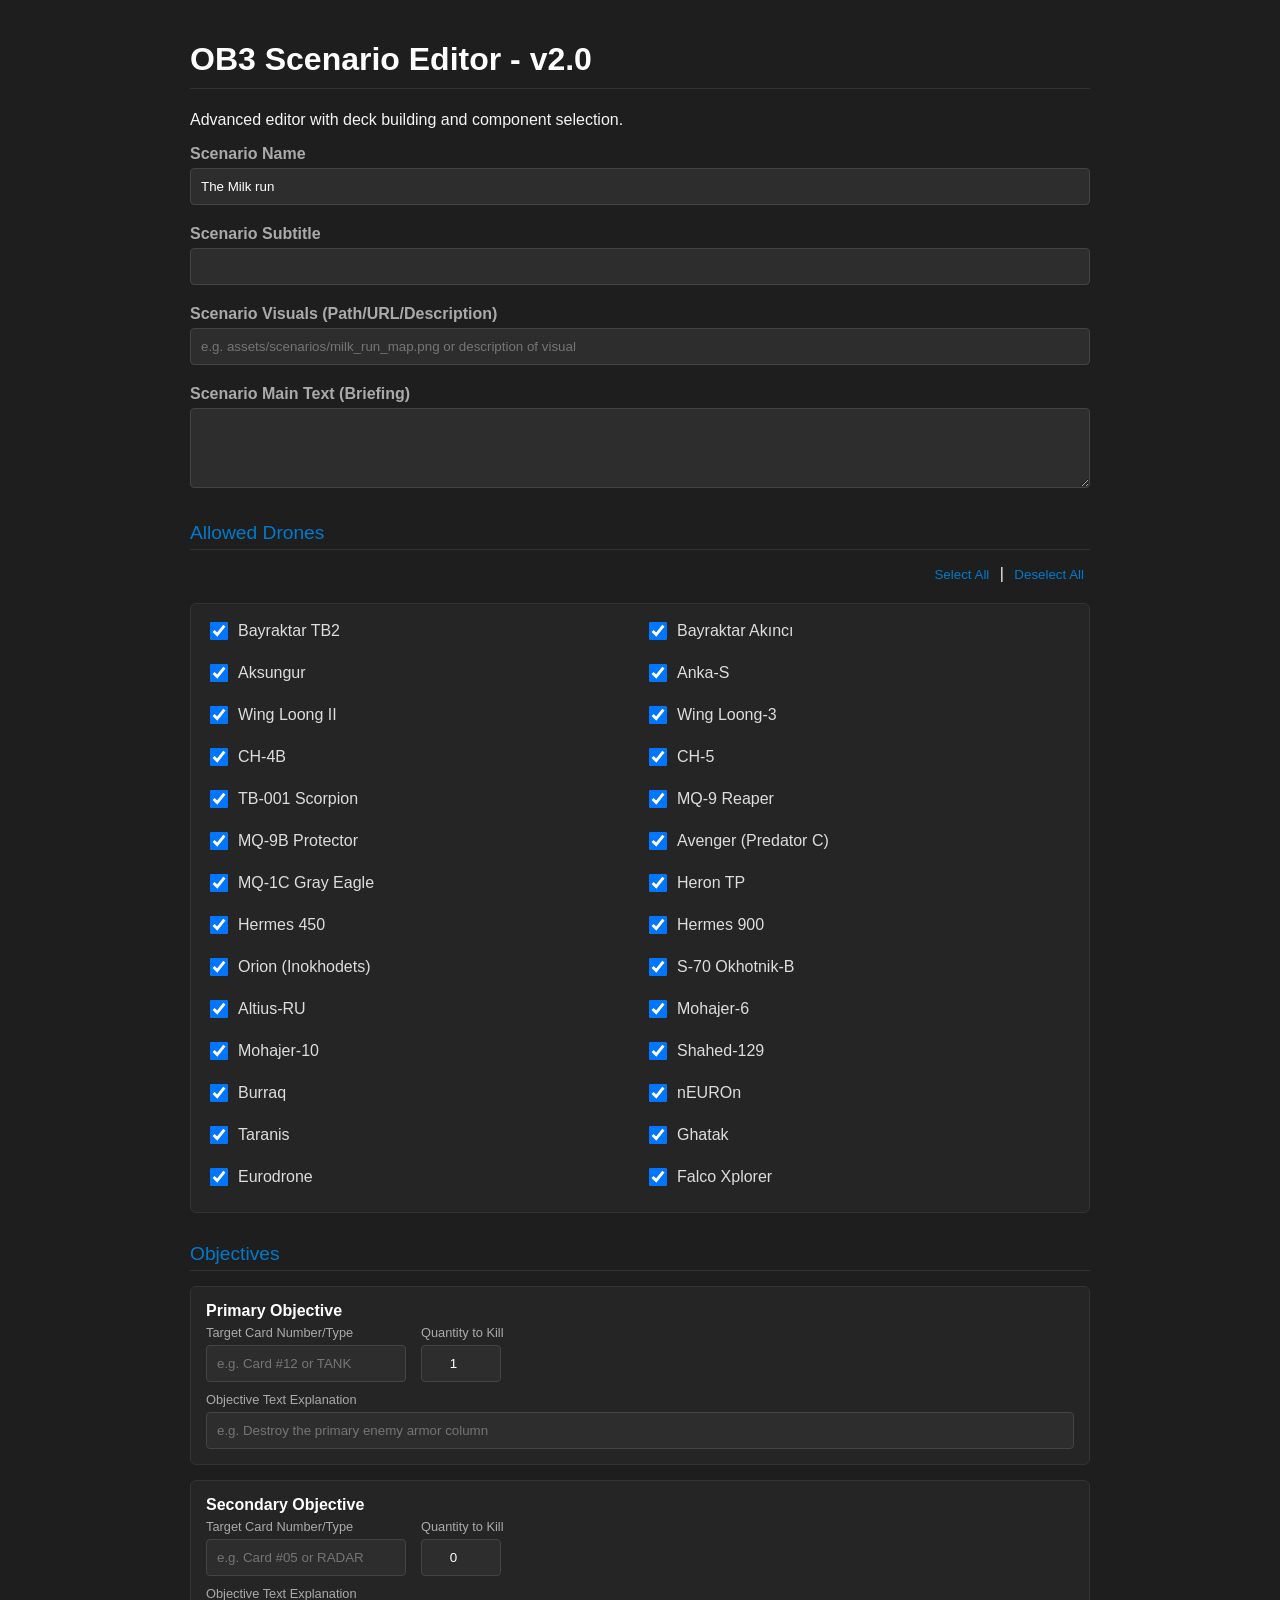
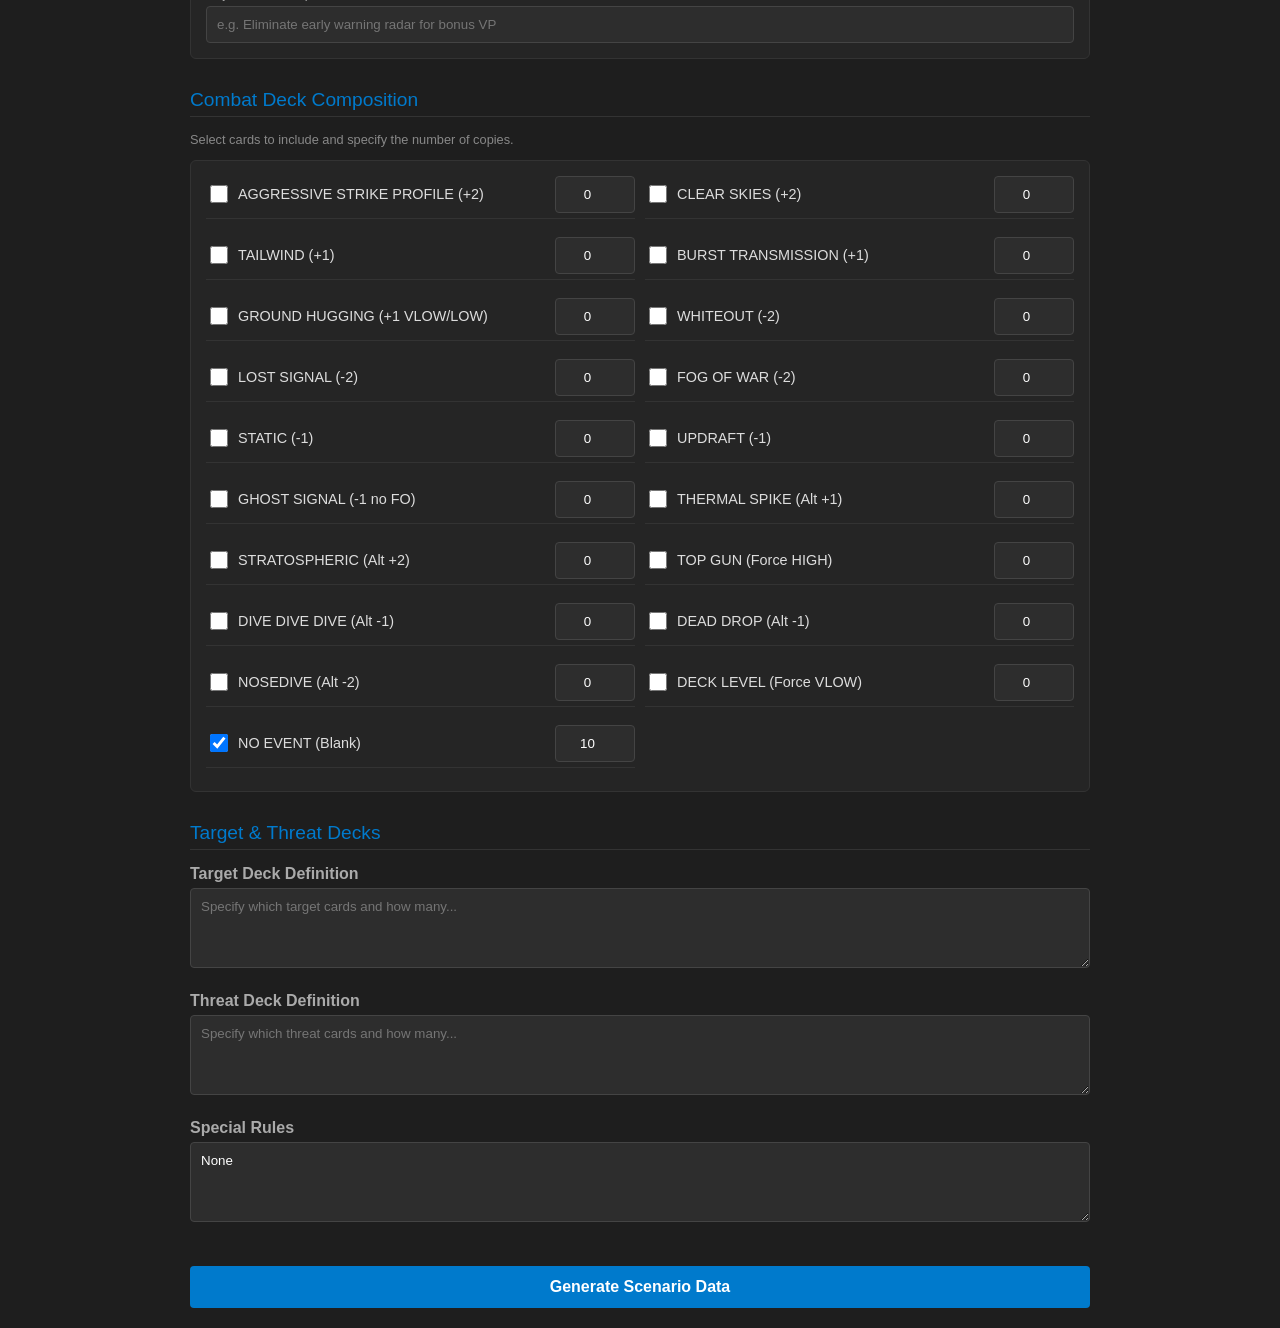
==== scenario_editor.html @ 531b7618 "Add scenario_editor.html v2 - Visuals field added - Primary/Secondary objectives separated into Card" ====
<!DOCTYPE html>
<html lang="en">
<head>
    <meta charset="UTF-8">
    <meta name="viewport" content="width=device-width, initial-scale=1.0">
    <title>OB3 Advanced Scenario Editor</title>
    <style>
        body { font-family: -apple-system, BlinkMacSystemFont, "Segoe UI", Roboto, Helvetica, Arial, sans-serif; background-color: #1e1e1e; color: #f4f4f4; max-width: 900px; margin: 0 auto; padding: 20px; }
        h1 { border-bottom: 1px solid #333; padding-bottom: 10px; color: #fff; }
        .form-group { margin-bottom: 20px; }
        label { display: block; margin-bottom: 5px; font-weight: bold; color: #aaa; }
        input[type="text"], textarea, select, input[type="number"] { width: 100%; padding: 10px; background-color: #2d2d2d; border: 1px solid #444; color: #fff; border-radius: 4px; box-sizing: border-box; font-family: inherit; }
        input[type="number"] { width: 80px; text-align: center; margin-left: 10px; }
        textarea { height: 80px; resize: vertical; }
        .btn { background-color: #007acc; color: white; padding: 12px 20px; border: none; border-radius: 4px; cursor: pointer; font-size: 16px; font-weight: bold; width: 100%; margin-top: 20px;}
        .btn:hover { background-color: #005999; }
        .section-title { font-size: 1.2em; color: #007acc; margin-top: 30px; margin-bottom: 15px; border-bottom: 1px solid #333; padding-bottom: 5px; }
        
        .grid-container { display: grid; grid-template-columns: 1fr 1fr; gap: 10px; background: #252525; padding: 15px; border-radius: 6px; border: 1px solid #333; }
        .checkbox-row { display: flex; align-items: center; margin-bottom: 8px; }
        .checkbox-row input[type="checkbox"] { margin-right: 10px; width: 18px; height: 18px; }
        .card-row { display: flex; justify-content: space-between; align-items: center; margin-bottom: 8px; border-bottom: 1px solid #333; padding-bottom: 5px;}
        .card-name { flex-grow: 1; }
        
        .objective-box { background: #252525; padding: 15px; border-radius: 6px; border: 1px solid #333; margin-bottom: 15px;}
        
        #output-container { margin-top: 30px; display: none; margin-bottom: 50px;}
        pre { background-color: #111; padding: 15px; border-radius: 4px; overflow-x: auto; border: 1px solid #333; white-space: pre-wrap;}
        .copy-btn { margin-top: 10px; background-color: #2ea043; }
        .copy-btn:hover { background-color: #238636; }
        
        .flex-row { display: flex; gap: 15px; align-items: center;}
        .flex-grow { flex-grow: 1;}
    </style>
</head>
<body>

    <h1>OB3 Scenario Editor - v2.0</h1>
    <p>Advanced editor with deck building and component selection.</p>

    <!-- BASIC INFO -->
    <div class="form-group">
        <label>Scenario Name</label>
        <input type="text" id="s_name" value="The Milk run">
    </div>

    <div class="form-group">
        <label>Scenario Subtitle</label>
        <input type="text" id="s_subtitle">
    </div>

    <div class="form-group">
        <label>Scenario Visuals (Path/URL/Description)</label>
        <input type="text" id="s_visuals" placeholder="e.g. assets/scenarios/milk_run_map.png or description of visual">
    </div>

    <div class="form-group">
        <label>Scenario Main Text (Briefing)</label>
        <textarea id="s_briefing"></textarea>
    </div>

    <!-- DRONES -->
    <div class="section-title">Allowed Drones</div>
    <div class="form-group text-right" style="text-align: right;">
        <button onclick="toggleAllDrones(true)" style="background: none; color: #007acc; border: none; cursor: pointer;">Select All</button> | 
        <button onclick="toggleAllDrones(false)" style="background: none; color: #007acc; border: none; cursor: pointer;">Deselect All</button>
    </div>
    <div class="grid-container" id="drone-container">
        <!-- Populated via JS -->
    </div>

    <!-- OBJECTIVES -->
    <div class="section-title">Objectives</div>
    
    <div class="objective-box">
        <label style="color: #fff">Primary Objective</label>
        <div class="flex-row" style="margin-bottom: 10px;">
            <div>
                <label style="font-size: 0.8em; font-weight: normal;">Target Card Number/Type</label>
                <input type="text" id="obj_p_card" placeholder="e.g. Card #12 or TANK" style="width: 200px;">
            </div>
            <div>
                <label style="font-size: 0.8em; font-weight: normal;">Quantity to Kill</label>
                <input type="number" id="obj_p_qty" value="1" min="1" max="99" style="margin-left: 0;">
            </div>
        </div>
        <label style="font-size: 0.8em; font-weight: normal;">Objective Text Explanation</label>
        <input type="text" id="obj_p_text" placeholder="e.g. Destroy the primary enemy armor column">
    </div>

    <div class="objective-box">
        <label style="color: #fff">Secondary Objective</label>
        <div class="flex-row" style="margin-bottom: 10px;">
            <div>
                <label style="font-size: 0.8em; font-weight: normal;">Target Card Number/Type</label>
                <input type="text" id="obj_s_card" placeholder="e.g. Card #05 or RADAR" style="width: 200px;">
            </div>
            <div>
                <label style="font-size: 0.8em; font-weight: normal;">Quantity to Kill</label>
                <input type="number" id="obj_s_qty" value="0" min="0" max="99" style="margin-left: 0;">
            </div>
        </div>
        <label style="font-size: 0.8em; font-weight: normal;">Objective Text Explanation</label>
        <input type="text" id="obj_s_text" placeholder="e.g. Eliminate early warning radar for bonus VP">
    </div>

    <!-- COMBAT DECK -->
    <div class="section-title">Combat Deck Composition</div>
    <p style="font-size: 0.8em; color: #888;">Select cards to include and specify the number of copies.</p>
    <div class="grid-container" id="combat-container">
        <!-- Populated via JS -->
    </div>

    <!-- OTHER DECKS -->
    <div class="section-title">Target & Threat Decks</div>
    
    <div class="form-group">
        <label>Target Deck Definition</label>
        <textarea id="s_targetdeck" placeholder="Specify which target cards and how many..."></textarea>
    </div>

    <div class="form-group">
        <label>Threat Deck Definition</label>
        <textarea id="s_threatdeck" placeholder="Specify which threat cards and how many..."></textarea>
    </div>

    <div class="form-group">
        <label>Special Rules</label>
        <textarea id="s_special" placeholder="e.g. Fuel consumption is doubled">None</textarea>
    </div>

    <button class="btn" onclick="generateOutput()">Generate Scenario Data</button>

    <div id="output-container">
        <h3>Generated Output (Copy this to the agent):</h3>
        <pre id="output-text"></pre>
        <button class="btn copy-btn" onclick="copyToClipboard()">Copy to Clipboard</button>
        <span id="copy-status" style="margin-left: 10px; color: #2ea043; display: none;">Copied!</span>
    </div>

    <script>
        const drones = [
            "Bayraktar TB2", "Bayraktar Akıncı", "Aksungur", "Anka-S", "Wing Loong II", 
            "Wing Loong-3", "CH-4B", "CH-5", "TB-001 Scorpion", "MQ-9 Reaper", 
            "MQ-9B Protector", "Avenger (Predator C)", "MQ-1C Gray Eagle", "Heron TP", 
            "Hermes 450", "Hermes 900", "Orion (Inokhodets)", "S-70 Okhotnik-B", 
            "Altius-RU", "Mohajer-6", "Mohajer-10", "Shahed-129", "Burraq", "nEUROn", 
            "Taranis", "Ghatak", "Eurodrone", "Falco Xplorer"
        ];

        const combatCards = [
            "AGGRESSIVE STRIKE PROFILE (+2)", "CLEAR SKIES (+2)", "TAILWIND (+1)", 
            "BURST TRANSMISSION (+1)", "GROUND HUGGING (+1 VLOW/LOW)", "WHITEOUT (-2)", 
            "LOST SIGNAL (-2)", "FOG OF WAR (-2)", "STATIC (-1)", "UPDRAFT (-1)", 
            "GHOST SIGNAL (-1 no FO)", "THERMAL SPIKE (Alt +1)", "STRATOSPHERIC (Alt +2)", 
            "TOP GUN (Force HIGH)", "DIVE DIVE DIVE (Alt -1)", "DEAD DROP (Alt -1)", 
            "NOSEDIVE (Alt -2)", "DECK LEVEL (Force VLOW)", "NO EVENT (Blank)"
        ];

        // Init Drones
        const droneContainer = document.getElementById('drone-container');
        drones.forEach((drone, idx) => {
            droneContainer.innerHTML += `
                <div class="checkbox-row">
                    <input type="checkbox" id="drone_${idx}" class="drone-cb" checked>
                    <label for="drone_${idx}" style="margin:0; font-weight:normal; color:#ddd">${drone}</label>
                </div>
            `;
        });

        function toggleAllDrones(state) {
            document.querySelectorAll('.drone-cb').forEach(cb => cb.checked = state);
        }

        // Init Combat Cards
        const combatContainer = document.getElementById('combat-container');
        combatCards.forEach((card, idx) => {
            const defaultQty = card === "NO EVENT (Blank)" ? 10 : 0;
            const checkedState = card === "NO EVENT (Blank)" ? "checked" : "";
            
            combatContainer.innerHTML += `
                <div class="card-row">
                    <div class="checkbox-row" style="margin:0">
                        <input type="checkbox" id="cc_cb_${idx}" class="cc-cb" ${checkedState} onchange="toggleNum('cc_num_${idx}', this.checked)">
                        <label for="cc_cb_${idx}" style="margin:0; font-weight:normal; color:#ddd; font-size:0.9em;">${card}</label>
                    </div>
                    <input type="number" id="cc_num_${idx}" value="${defaultQty}" min="1" max="50" ${checkedState ? '' : 'disabled'}>
                </div>
            `;
        });

        function toggleNum(id, isChecked) {
            const el = document.getElementById(id);
            el.disabled = !isChecked;
            if (isChecked && el.value == 0) el.value = 1;
        }

        function generateOutput() {
            const getVal = (id) => document.getElementById(id).value.trim() || 'N/A';
            
            // Collect Drones
            const selectedDrones = [];
            const isAllDrones = document.querySelectorAll('.drone-cb:not(:checked)').length === 0;
            
            if (isAllDrones) {
                selectedDrones.push("ALL DRONES ALLOWED");
            } else {
                document.querySelectorAll('.drone-cb:checked').forEach(cb => {
                    selectedDrones.push(cb.nextElementSibling.innerText);
                });
            }

            // Collect Combat Deck
            const deck = [];
            document.querySelectorAll('.cc-cb:checked').forEach((cb, idx) => {
                const name = cb.nextElementSibling.innerText;
                const qty = document.getElementById(`cc_num_${idx}`).value;
                deck.push(`- ${qty}x ${name}`);
            });

            const markdown = `### SCENARIO DEFINITION: ${getVal('s_name')}

**Subtitle:** ${getVal('s_subtitle')}
**Visuals/Map:** ${getVal('s_visuals')}

**Briefing/Main Text:** 
${getVal('s_briefing')}

**Allowed Drones:** 
${selectedDrones.length === 0 ? "NONE SELECTED" : (isAllDrones ? "ALL DRONES ALLOWED" : "- " + selectedDrones.join("\n- "))}

#### OBJECTIVES:
**Primary:** 
- Target Required: [Card: ${getVal('obj_p_card')}] x${getVal('obj_p_qty')}
- Narrative: ${getVal('obj_p_text')}

**Secondary:** 
- Target Required: [Card: ${getVal('obj_s_card')}] x${getVal('obj_s_qty')}
- Narrative: ${getVal('obj_s_text')}

#### DECK COMPOSITION:
**Combat Deck:**
${deck.length > 0 ? deck.join("\n") : "None"}

**Target Deck:**
${getVal('s_targetdeck')}

**Threat Deck:**
${getVal('s_threatdeck')}

**Special Rules:**
${getVal('s_special')}`;

            document.getElementById('output-text').textContent = markdown;
            document.getElementById('output-container').style.display = 'block';
            
            // scroll to bottom
            window.scrollTo(0, document.body.scrollHeight);
        }

        function copyToClipboard() {
            const text = document.getElementById('output-text').textContent;
            navigator.clipboard.writeText(text).then(() => {
                const status = document.getElementById('copy-status');
                status.style.display = 'inline';
                setTimeout(() => status.style.display = 'none', 2000);
            });
        }
    </script>
</body>
</html>
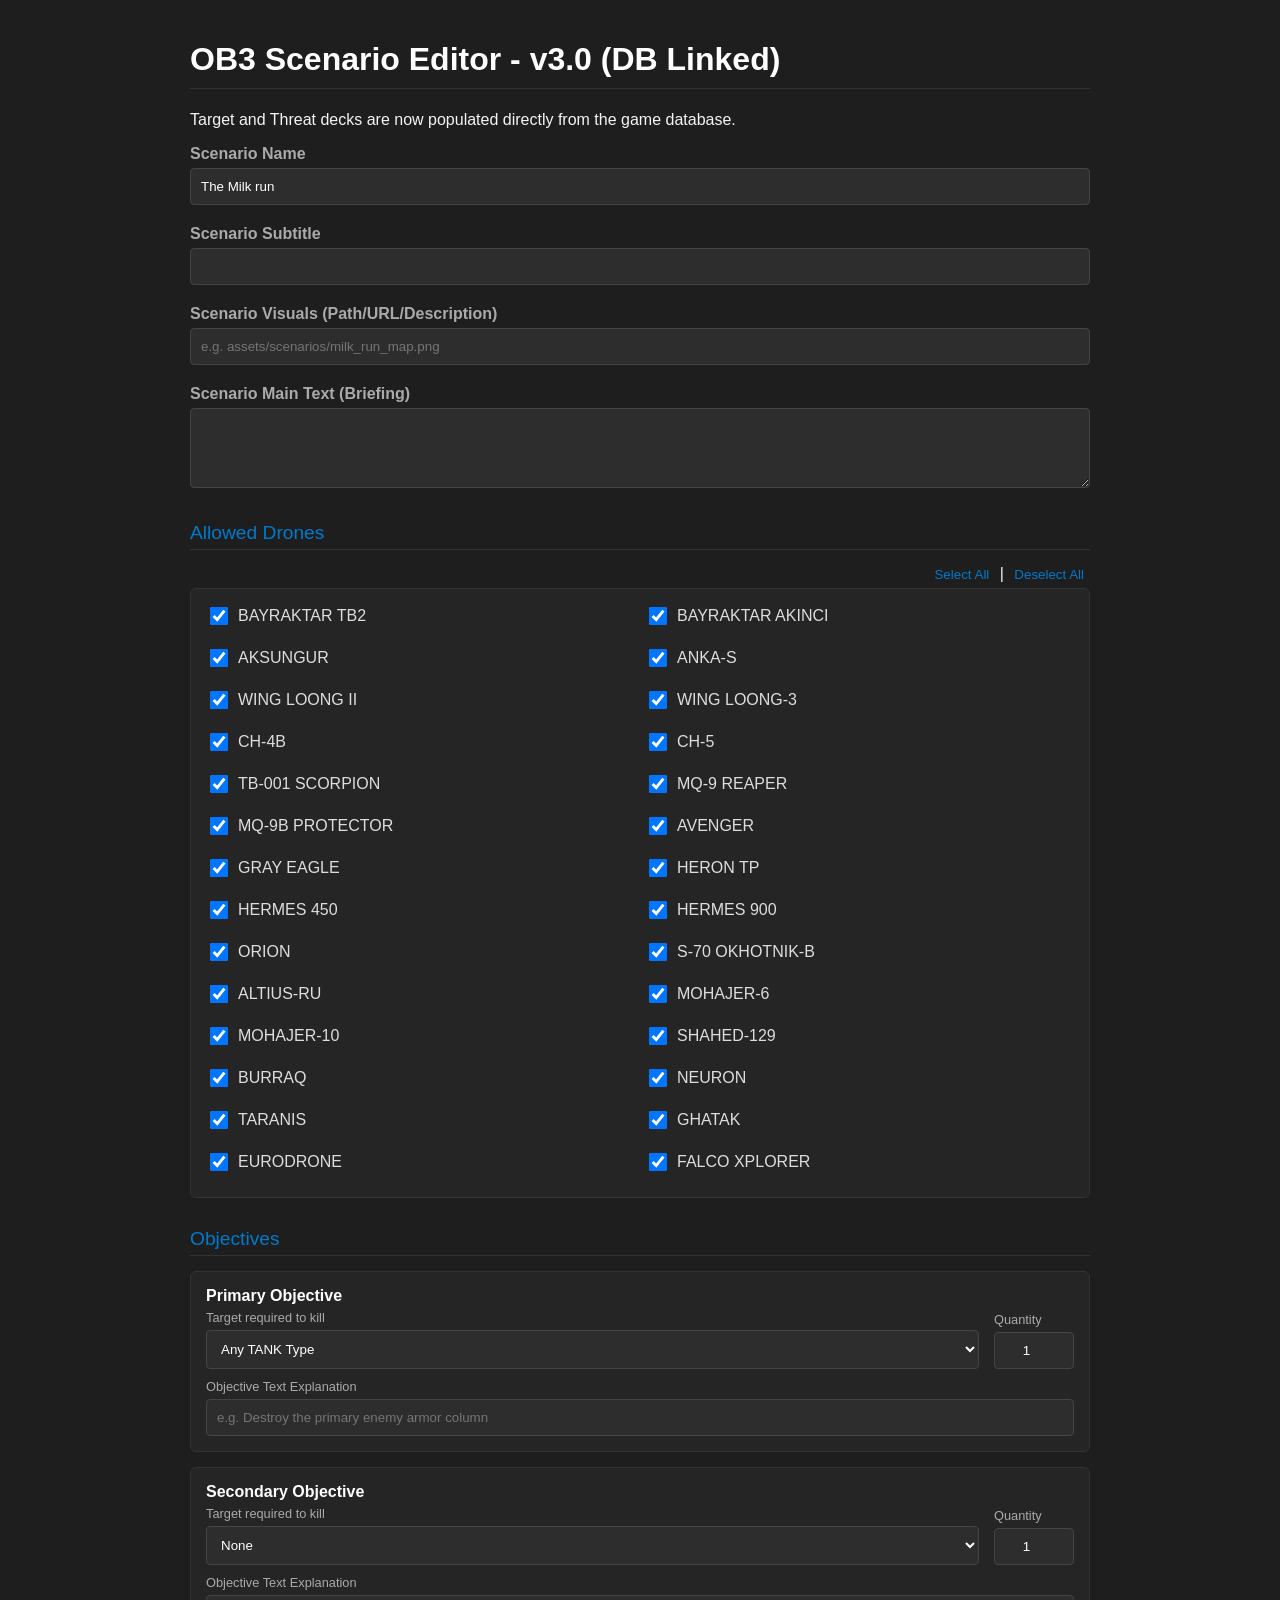
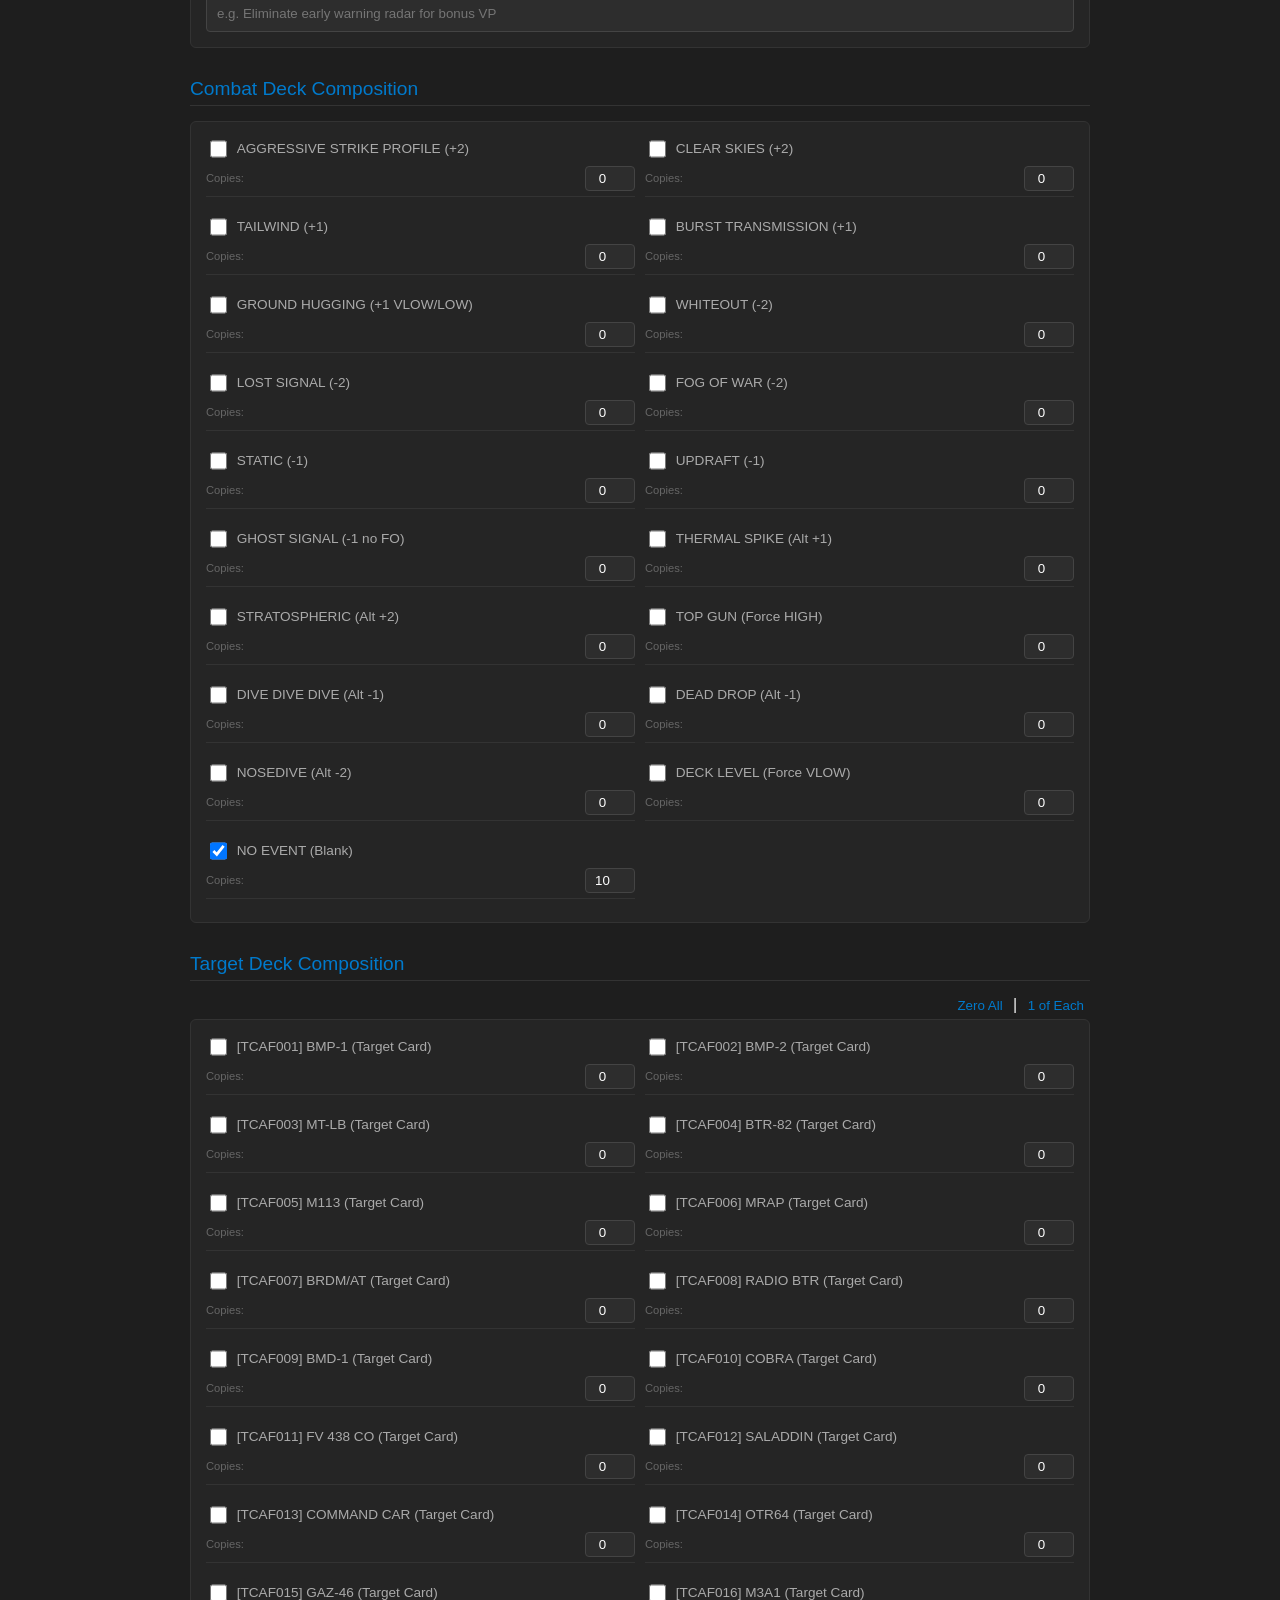
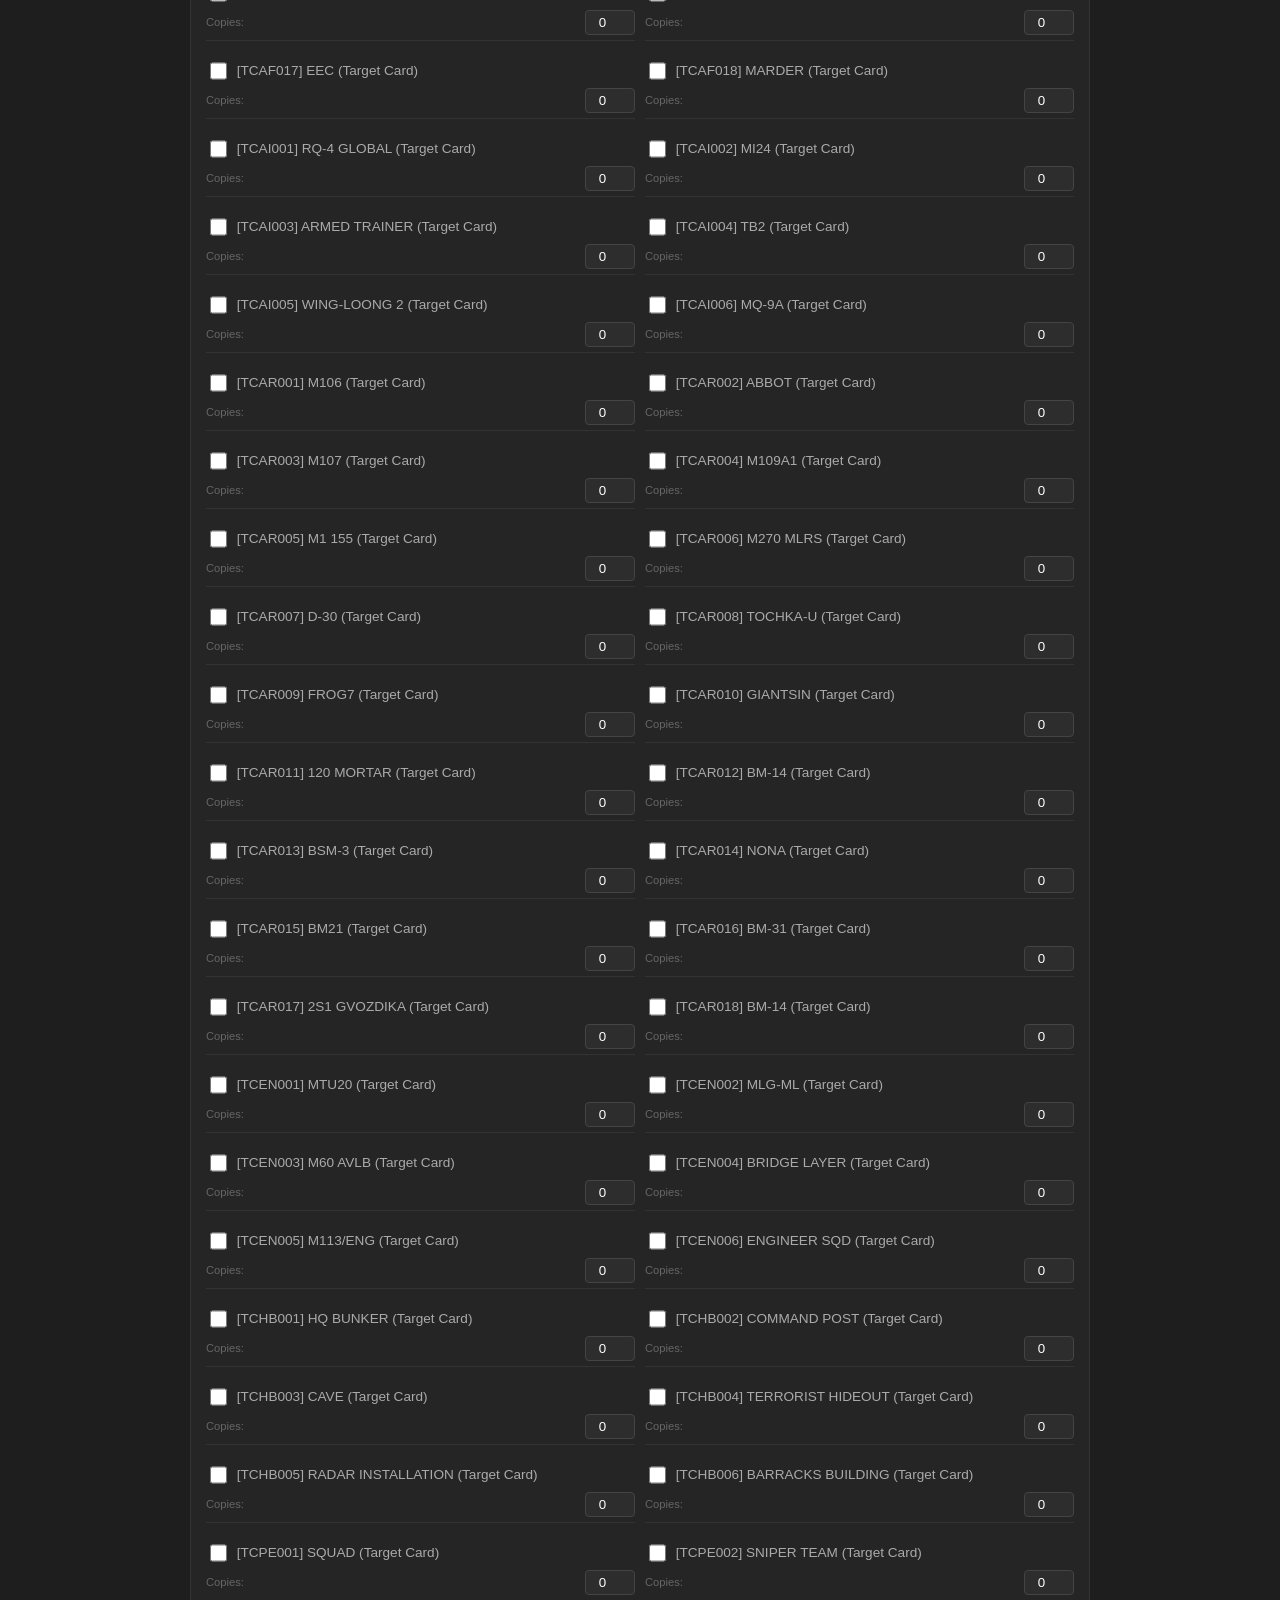
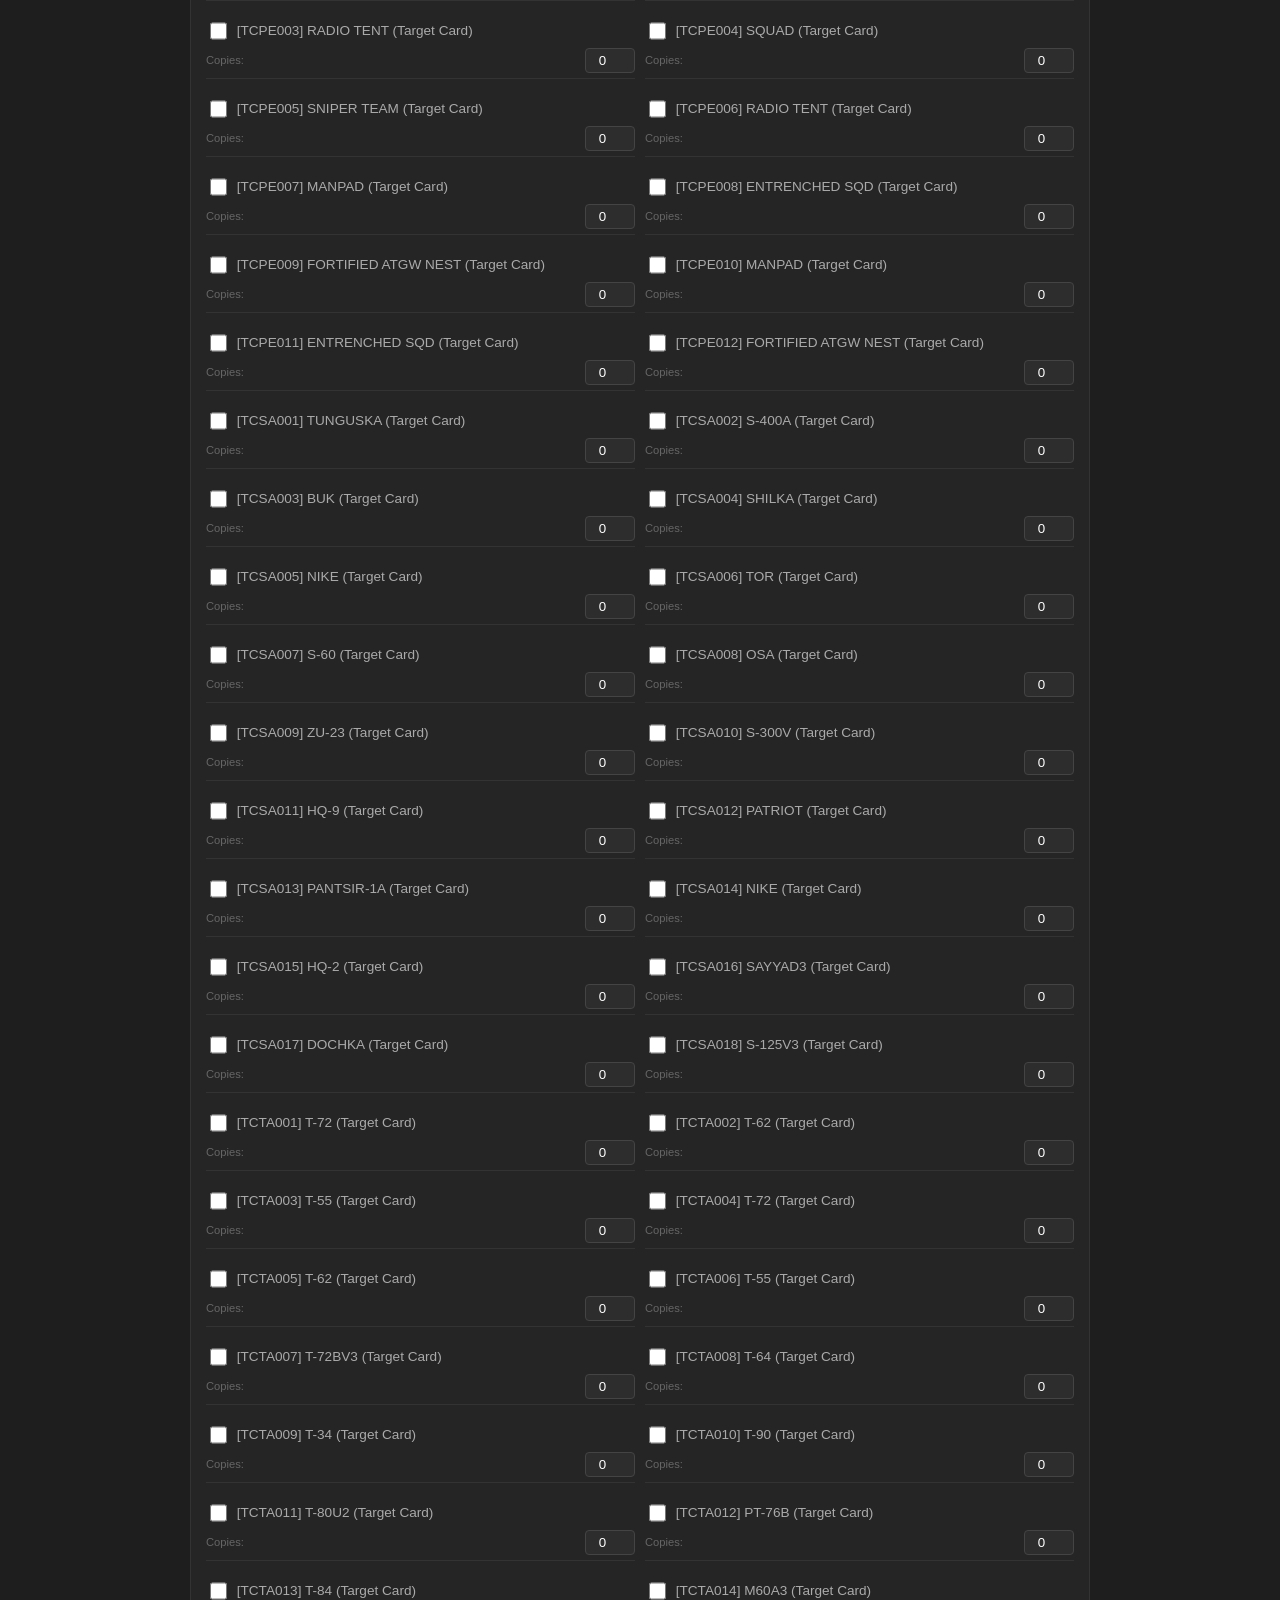
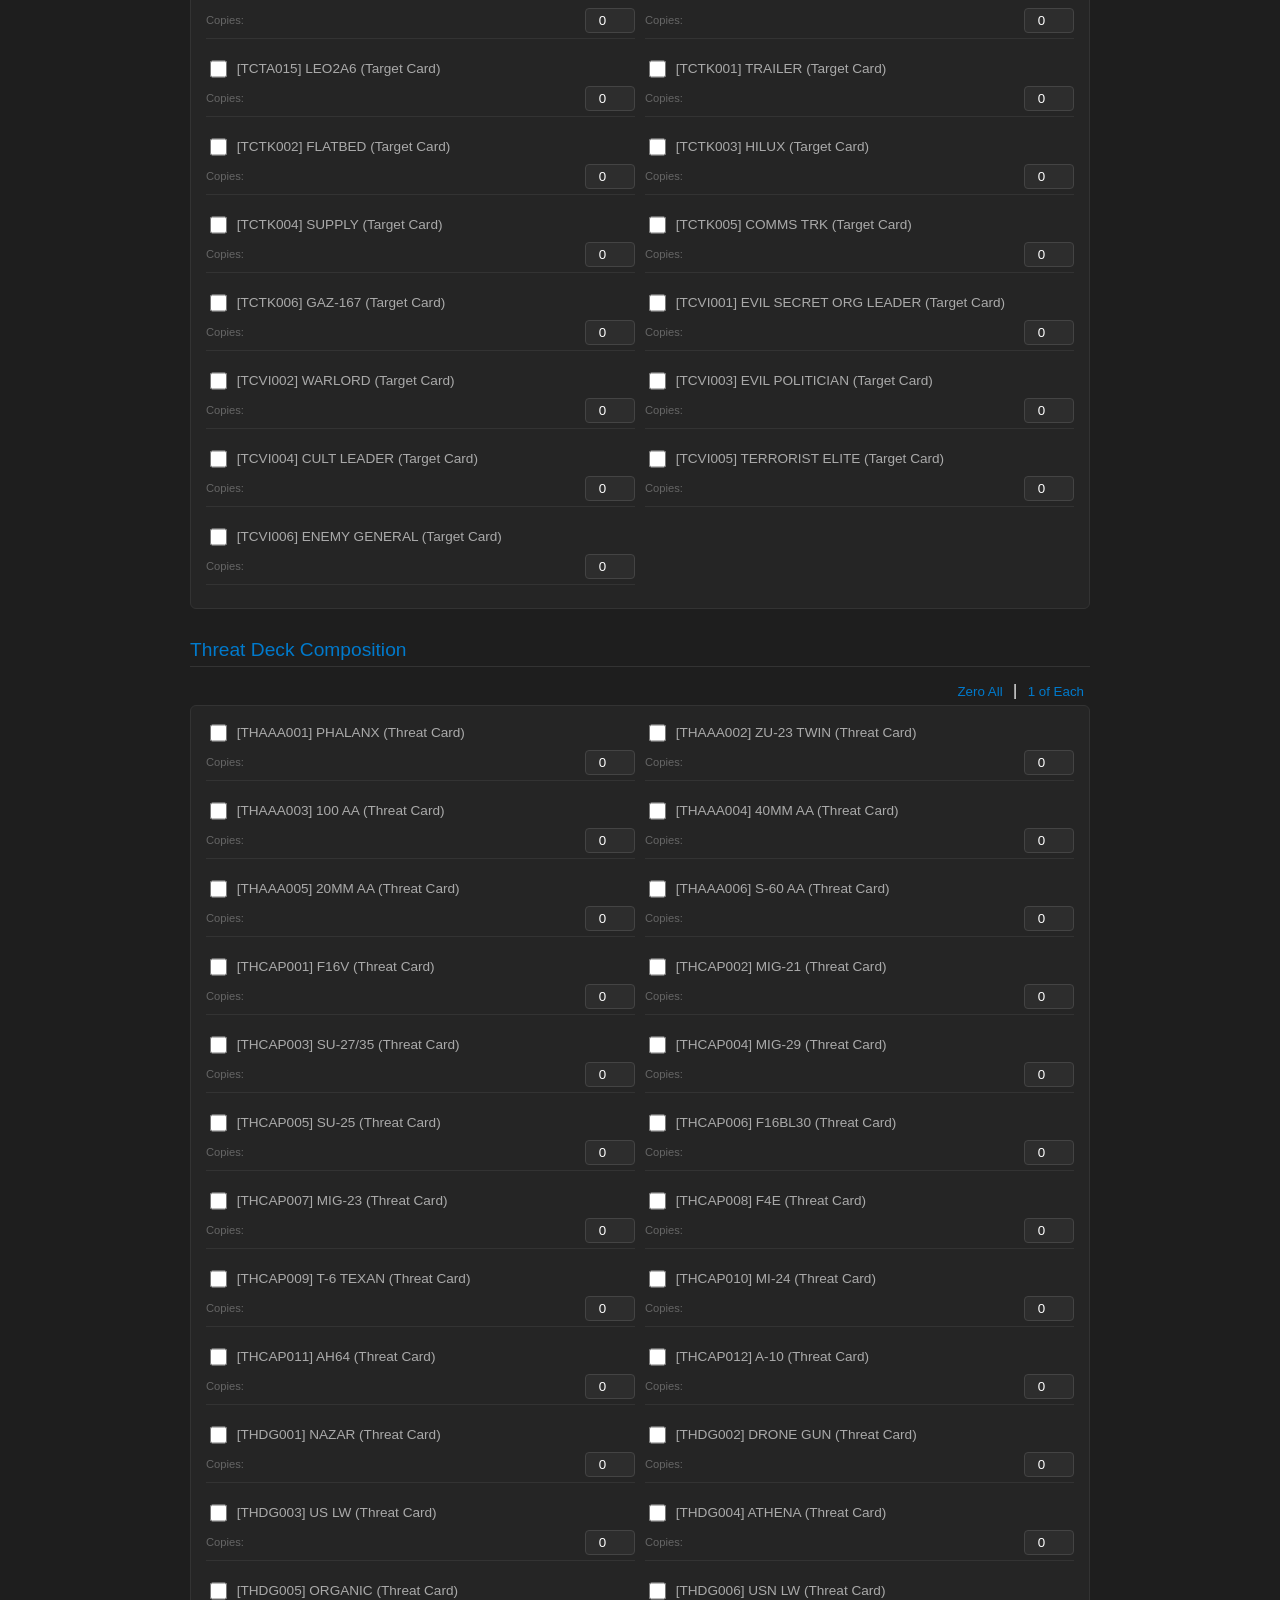
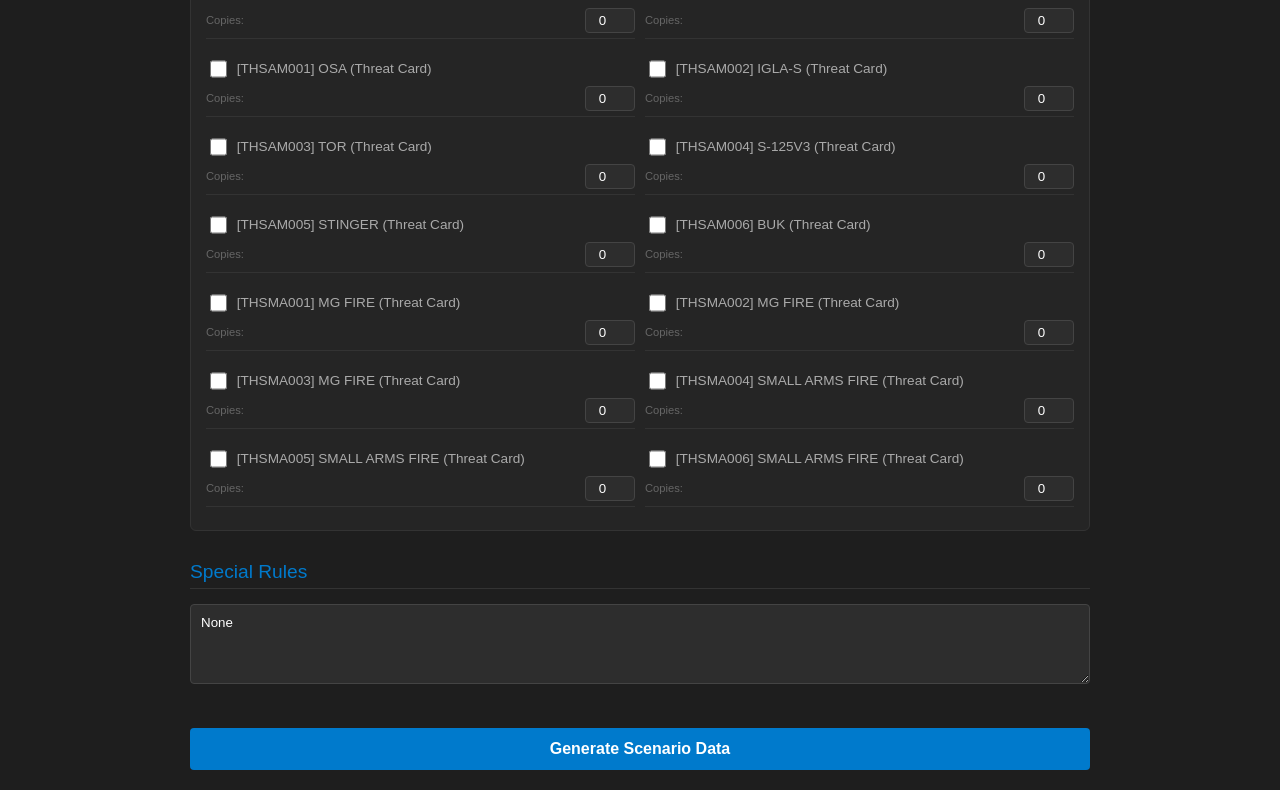
==== commit ed5042df: "Update scenario_editor to read target/threat cards from DB" ====
--- a/scenario_editor.html
+++ b/scenario_editor.html
@@ -3,7 +3,7 @@
 <head>
     <meta charset="UTF-8">
     <meta name="viewport" content="width=device-width, initial-scale=1.0">
-    <title>OB3 Advanced Scenario Editor</title>
+    <title>OB3 Advanced Scenario Editor (v3.0 DB Linked)</title>
     <style>
         body { font-family: -apple-system, BlinkMacSystemFont, "Segoe UI", Roboto, Helvetica, Arial, sans-serif; background-color: #1e1e1e; color: #f4f4f4; max-width: 900px; margin: 0 auto; padding: 20px; }
         h1 { border-bottom: 1px solid #333; padding-bottom: 10px; color: #fff; }
@@ -20,7 +20,6 @@
         .checkbox-row { display: flex; align-items: center; margin-bottom: 8px; }
         .checkbox-row input[type="checkbox"] { margin-right: 10px; width: 18px; height: 18px; }
         .card-row { display: flex; justify-content: space-between; align-items: center; margin-bottom: 8px; border-bottom: 1px solid #333; padding-bottom: 5px;}
-        .card-name { flex-grow: 1; }
         
         .objective-box { background: #252525; padding: 15px; border-radius: 6px; border: 1px solid #333; margin-bottom: 15px;}
         
@@ -29,31 +28,27 @@
         .copy-btn { margin-top: 10px; background-color: #2ea043; }
         .copy-btn:hover { background-color: #238636; }
         
-        .flex-row { display: flex; gap: 15px; align-items: center;}
-        .flex-grow { flex-grow: 1;}
+        .flex-row { display: flex; gap: 15px; align-items: flex-end;}
     </style>
 </head>
 <body>
 
-    <h1>OB3 Scenario Editor - v2.0</h1>
-    <p>Advanced editor with deck building and component selection.</p>
+    <h1>OB3 Scenario Editor - v3.0 (DB Linked)</h1>
+    <p>Target and Threat decks are now populated directly from the game database.</p>
 
     <!-- BASIC INFO -->
     <div class="form-group">
         <label>Scenario Name</label>
         <input type="text" id="s_name" value="The Milk run">
     </div>
-
     <div class="form-group">
         <label>Scenario Subtitle</label>
         <input type="text" id="s_subtitle">
     </div>
-
     <div class="form-group">
         <label>Scenario Visuals (Path/URL/Description)</label>
-        <input type="text" id="s_visuals" placeholder="e.g. assets/scenarios/milk_run_map.png or description of visual">
-    </div>
-
+        <input type="text" id="s_visuals" placeholder="e.g. assets/scenarios/milk_run_map.png">
+    </div>
     <div class="form-group">
         <label>Scenario Main Text (Briefing)</label>
         <textarea id="s_briefing"></textarea>
@@ -61,13 +56,11 @@
 
     <!-- DRONES -->
     <div class="section-title">Allowed Drones</div>
-    <div class="form-group text-right" style="text-align: right;">
-        <button onclick="toggleAllDrones(true)" style="background: none; color: #007acc; border: none; cursor: pointer;">Select All</button> | 
-        <button onclick="toggleAllDrones(false)" style="background: none; color: #007acc; border: none; cursor: pointer;">Deselect All</button>
-    </div>
-    <div class="grid-container" id="drone-container">
-        <!-- Populated via JS -->
-    </div>
+    <div style="text-align: right; margin-bottom: 5px;">
+        <button onclick="toggleAll('drone', true)" style="background: none; color: #007acc; border: none; cursor: pointer;">Select All</button> | 
+        <button onclick="toggleAll('drone', false)" style="background: none; color: #007acc; border: none; cursor: pointer;">Deselect All</button>
+    </div>
+    <div class="grid-container" id="drone-container"></div>
 
     <!-- OBJECTIVES -->
     <div class="section-title">Objectives</div>
@@ -75,12 +68,20 @@
     <div class="objective-box">
         <label style="color: #fff">Primary Objective</label>
         <div class="flex-row" style="margin-bottom: 10px;">
+            <div style="flex-grow:1">
+                <label style="font-size: 0.8em; font-weight: normal;">Target required to kill</label>
+                <select id="obj_p_card">
+                    <option value="ANY TANK">Any TANK Type</option>
+                    <option value="ANY RADAR">Any RADAR Type</option>
+                    <option value="ANY SAM">Any SAM Type</option>
+                    <option value="ANY HQ">Any HQ Type</option>
+                    <option value="ANY INFANTRY">Any INFANTRY Type</option>
+                    <option disabled>──────────</option>
+                    <!-- DB targets injected here via JS -->
+                </select>
+            </div>
             <div>
-                <label style="font-size: 0.8em; font-weight: normal;">Target Card Number/Type</label>
-                <input type="text" id="obj_p_card" placeholder="e.g. Card #12 or TANK" style="width: 200px;">
-            </div>
-            <div>
-                <label style="font-size: 0.8em; font-weight: normal;">Quantity to Kill</label>
+                <label style="font-size: 0.8em; font-weight: normal;">Quantity</label>
                 <input type="number" id="obj_p_qty" value="1" min="1" max="99" style="margin-left: 0;">
             </div>
         </div>
@@ -91,13 +92,23 @@
     <div class="objective-box">
         <label style="color: #fff">Secondary Objective</label>
         <div class="flex-row" style="margin-bottom: 10px;">
+            <div style="flex-grow:1">
+                <label style="font-size: 0.8em; font-weight: normal;">Target required to kill</label>
+                <select id="obj_s_card">
+                    <option value="NONE">None</option>
+                    <option value="ANY TANK">Any TANK Type</option>
+                    <option value="ANY RADAR">Any RADAR Type</option>
+                    <option value="ANY SAM">Any SAM Type</option>
+                    <option value="ANY HQ">Any HQ Type</option>
+                    <option value="ANY INFANTRY">Any INFANTRY Type</option>
+                    <option value="ALL TARGETS">Clear the board</option>
+                    <option disabled>──────────</option>
+                    <!-- DB targets injected here via JS -->
+                </select>
+            </div>
             <div>
-                <label style="font-size: 0.8em; font-weight: normal;">Target Card Number/Type</label>
-                <input type="text" id="obj_s_card" placeholder="e.g. Card #05 or RADAR" style="width: 200px;">
-            </div>
-            <div>
-                <label style="font-size: 0.8em; font-weight: normal;">Quantity to Kill</label>
-                <input type="number" id="obj_s_qty" value="0" min="0" max="99" style="margin-left: 0;">
+                <label style="font-size: 0.8em; font-weight: normal;">Quantity</label>
+                <input type="number" id="obj_s_qty" value="1" min="1" max="99" style="margin-left: 0;">
             </div>
         </div>
         <label style="font-size: 0.8em; font-weight: normal;">Objective Text Explanation</label>
@@ -106,26 +117,27 @@
 
     <!-- COMBAT DECK -->
     <div class="section-title">Combat Deck Composition</div>
-    <p style="font-size: 0.8em; color: #888;">Select cards to include and specify the number of copies.</p>
-    <div class="grid-container" id="combat-container">
-        <!-- Populated via JS -->
-    </div>
-
-    <!-- OTHER DECKS -->
-    <div class="section-title">Target & Threat Decks</div>
-    
-    <div class="form-group">
-        <label>Target Deck Definition</label>
-        <textarea id="s_targetdeck" placeholder="Specify which target cards and how many..."></textarea>
-    </div>
-
-    <div class="form-group">
-        <label>Threat Deck Definition</label>
-        <textarea id="s_threatdeck" placeholder="Specify which threat cards and how many..."></textarea>
-    </div>
-
-    <div class="form-group">
-        <label>Special Rules</label>
+    <div class="grid-container" id="combat-container"></div>
+
+    <!-- TARGET DECK -->
+    <div class="section-title">Target Deck Composition</div>
+    <div style="text-align: right; margin-bottom: 5px;">
+        <button onclick="setAll('tc', 0)" style="background: none; color: #007acc; border: none; cursor: pointer;">Zero All</button> | 
+        <button onclick="setAll('tc', 1)" style="background: none; color: #007acc; border: none; cursor: pointer;">1 of Each</button>
+    </div>
+    <div class="grid-container" id="target-container"></div>
+
+    <!-- THREAT DECK -->
+    <div class="section-title">Threat Deck Composition</div>
+    <div style="text-align: right; margin-bottom: 5px;">
+        <button onclick="setAll('th', 0)" style="background: none; color: #007acc; border: none; cursor: pointer;">Zero All</button> | 
+        <button onclick="setAll('th', 1)" style="background: none; color: #007acc; border: none; cursor: pointer;">1 of Each</button>
+    </div>
+    <div class="grid-container" id="threat-container"></div>
+
+    <!-- SPECIAL RULES -->
+    <div class="section-title">Special Rules</div>
+    <div class="form-group">
         <textarea id="s_special" placeholder="e.g. Fuel consumption is doubled">None</textarea>
     </div>
 
@@ -139,55 +151,59 @@
     </div>
 
     <script>
-        const drones = [
-            "Bayraktar TB2", "Bayraktar Akıncı", "Aksungur", "Anka-S", "Wing Loong II", 
-            "Wing Loong-3", "CH-4B", "CH-5", "TB-001 Scorpion", "MQ-9 Reaper", 
-            "MQ-9B Protector", "Avenger (Predator C)", "MQ-1C Gray Eagle", "Heron TP", 
-            "Hermes 450", "Hermes 900", "Orion (Inokhodets)", "S-70 Okhotnik-B", 
-            "Altius-RU", "Mohajer-6", "Mohajer-10", "Shahed-129", "Burraq", "nEUROn", 
-            "Taranis", "Ghatak", "Eurodrone", "Falco Xplorer"
-        ];
-
-        const combatCards = [
-            "AGGRESSIVE STRIKE PROFILE (+2)", "CLEAR SKIES (+2)", "TAILWIND (+1)", 
-            "BURST TRANSMISSION (+1)", "GROUND HUGGING (+1 VLOW/LOW)", "WHITEOUT (-2)", 
-            "LOST SIGNAL (-2)", "FOG OF WAR (-2)", "STATIC (-1)", "UPDRAFT (-1)", 
-            "GHOST SIGNAL (-1 no FO)", "THERMAL SPIKE (Alt +1)", "STRATOSPHERIC (Alt +2)", 
-            "TOP GUN (Force HIGH)", "DIVE DIVE DIVE (Alt -1)", "DEAD DROP (Alt -1)", 
-            "NOSEDIVE (Alt -2)", "DECK LEVEL (Force VLOW)", "NO EVENT (Blank)"
-        ];
-
-        // Init Drones
-        const droneContainer = document.getElementById('drone-container');
-        drones.forEach((drone, idx) => {
-            droneContainer.innerHTML += `
+        const drones = ["BAYRAKTAR TB2", "BAYRAKTAR AKINCI", "AKSUNGUR", "ANKA-S", "WING LOONG II", "WING LOONG-3", "CH-4B", "CH-5", "TB-001 SCORPION", "MQ-9 REAPER", "MQ-9B PROTECTOR", "AVENGER", "GRAY EAGLE", "HERON TP", "HERMES 450", "HERMES 900", "ORION", "S-70 OKHOTNIK-B", "ALTIUS-RU", "MOHAJER-6", "MOHAJER-10", "SHAHED-129", "BURRAQ", "NEURON", "TARANIS", "GHATAK", "EURODRONE", "FALCO XPLORER"];
+        const combatCards = ["AGGRESSIVE STRIKE PROFILE (+2)", "CLEAR SKIES (+2)", "TAILWIND (+1)", "BURST TRANSMISSION (+1)", "GROUND HUGGING (+1 VLOW/LOW)", "WHITEOUT (-2)", "LOST SIGNAL (-2)", "FOG OF WAR (-2)", "STATIC (-1)", "UPDRAFT (-1)", "GHOST SIGNAL (-1 no FO)", "THERMAL SPIKE (Alt +1)", "STRATOSPHERIC (Alt +2)", "TOP GUN (Force HIGH)", "DIVE DIVE DIVE (Alt -1)", "DEAD DROP (Alt -1)", "NOSEDIVE (Alt -2)", "DECK LEVEL (Force VLOW)", "NO EVENT (Blank)"];
+        const targetCards = ["[TCAF001] BMP-1 (Target Card)", "[TCAF002] BMP-2 (Target Card)", "[TCAF003] MT-LB (Target Card)", "[TCAF004] BTR-82 (Target Card)", "[TCAF005] M113 (Target Card)", "[TCAF006] MRAP (Target Card)", "[TCAF007] BRDM/AT (Target Card)", "[TCAF008] RADIO BTR (Target Card)", "[TCAF009] BMD-1 (Target Card)", "[TCAF010] COBRA (Target Card)", "[TCAF011] FV 438 CO (Target Card)", "[TCAF012] SALADDIN (Target Card)", "[TCAF013] COMMAND CAR (Target Card)", "[TCAF014] OTR64 (Target Card)", "[TCAF015] GAZ-46 (Target Card)", "[TCAF016] M3A1 (Target Card)", "[TCAF017] EEC (Target Card)", "[TCAF018] MARDER (Target Card)", "[TCAI001] RQ-4 GLOBAL (Target Card)", "[TCAI002] MI24 (Target Card)", "[TCAI003] ARMED TRAINER (Target Card)", "[TCAI004] TB2 (Target Card)", "[TCAI005] WING-LOONG 2 (Target Card)", "[TCAI006] MQ-9A (Target Card)", "[TCAR001] M106 (Target Card)", "[TCAR002] ABBOT (Target Card)", "[TCAR003] M107 (Target Card)", "[TCAR004] M109A1 (Target Card)", "[TCAR005] M1 155 (Target Card)", "[TCAR006] M270 MLRS (Target Card)", "[TCAR007] D-30 (Target Card)", "[TCAR008] TOCHKA-U (Target Card)", "[TCAR009] FROG7 (Target Card)", "[TCAR010] GIANTSIN (Target Card)", "[TCAR011] 120 MORTAR (Target Card)", "[TCAR012] BM-14 (Target Card)", "[TCAR013] BSM-3 (Target Card)", "[TCAR014] NONA (Target Card)", "[TCAR015] BM21 (Target Card)", "[TCAR016] BM-31 (Target Card)", "[TCAR017] 2S1 GVOZDIKA (Target Card)", "[TCAR018] BM-14 (Target Card)", "[TCEN001] MTU20 (Target Card)", "[TCEN002] MLG-ML (Target Card)", "[TCEN003] M60 AVLB (Target Card)", "[TCEN004] BRIDGE LAYER (Target Card)", "[TCEN005] M113/ENG (Target Card)", "[TCEN006] ENGINEER SQD (Target Card)", "[TCHB001] HQ BUNKER (Target Card)", "[TCHB002] COMMAND POST (Target Card)", "[TCHB003] CAVE (Target Card)", "[TCHB004] TERRORIST HIDEOUT (Target Card)", "[TCHB005] RADAR INSTALLATION (Target Card)", "[TCHB006] BARRACKS BUILDING (Target Card)", "[TCPE001] SQUAD (Target Card)", "[TCPE002] SNIPER TEAM (Target Card)", "[TCPE003] RADIO TENT (Target Card)", "[TCPE004] SQUAD (Target Card)", "[TCPE005] SNIPER TEAM (Target Card)", "[TCPE006] RADIO TENT (Target Card)", "[TCPE007] MANPAD (Target Card)", "[TCPE008] ENTRENCHED SQD (Target Card)", "[TCPE009] FORTIFIED ATGW NEST (Target Card)", "[TCPE010] MANPAD (Target Card)", "[TCPE011] ENTRENCHED SQD (Target Card)", "[TCPE012] FORTIFIED ATGW NEST (Target Card)", "[TCSA001] TUNGUSKA (Target Card)", "[TCSA002] S-400A (Target Card)", "[TCSA003] BUK (Target Card)", "[TCSA004] SHILKA (Target Card)", "[TCSA005] NIKE (Target Card)", "[TCSA006] TOR (Target Card)", "[TCSA007] S-60 (Target Card)", "[TCSA008] OSA (Target Card)", "[TCSA009] ZU-23 (Target Card)", "[TCSA010] S-300V (Target Card)", "[TCSA011] HQ-9 (Target Card)", "[TCSA012] PATRIOT (Target Card)", "[TCSA013] PANTSIR-1A (Target Card)", "[TCSA014] NIKE (Target Card)", "[TCSA015] HQ-2 (Target Card)", "[TCSA016] SAYYAD3 (Target Card)", "[TCSA017] DOCHKA (Target Card)", "[TCSA018] S-125V3 (Target Card)", "[TCTA001] T-72 (Target Card)", "[TCTA002] T-62 (Target Card)", "[TCTA003] T-55 (Target Card)", "[TCTA004] T-72 (Target Card)", "[TCTA005] T-62 (Target Card)", "[TCTA006] T-55 (Target Card)", "[TCTA007] T-72BV3 (Target Card)", "[TCTA008] T-64 (Target Card)", "[TCTA009] T-34 (Target Card)", "[TCTA010] T-90 (Target Card)", "[TCTA011] T-80U2 (Target Card)", "[TCTA012] PT-76B (Target Card)", "[TCTA013] T-84 (Target Card)", "[TCTA014] M60A3 (Target Card)", "[TCTA015] LEO2A6 (Target Card)", "[TCTK001] TRAILER (Target Card)", "[TCTK002] FLATBED (Target Card)", "[TCTK003] HILUX (Target Card)", "[TCTK004] SUPPLY (Target Card)", "[TCTK005] COMMS TRK (Target Card)", "[TCTK006] GAZ-167 (Target Card)", "[TCVI001] EVIL SECRET ORG LEADER (Target Card)", "[TCVI002] WARLORD (Target Card)", "[TCVI003] EVIL POLITICIAN (Target Card)", "[TCVI004] CULT LEADER (Target Card)", "[TCVI005] TERRORIST ELITE (Target Card)", "[TCVI006] ENEMY GENERAL (Target Card)"];
+        const threatCards = ["[THAAA001] PHALANX (Threat Card)", "[THAAA002] ZU-23 TWIN (Threat Card)", "[THAAA003] 100 AA (Threat Card)", "[THAAA004] 40MM AA (Threat Card)", "[THAAA005] 20MM AA (Threat Card)", "[THAAA006] S-60 AA (Threat Card)", "[THCAP001] F16V (Threat Card)", "[THCAP002] MIG-21 (Threat Card)", "[THCAP003] SU-27/35 (Threat Card)", "[THCAP004] MIG-29 (Threat Card)", "[THCAP005] SU-25 (Threat Card)", "[THCAP006] F16BL30 (Threat Card)", "[THCAP007] MIG-23 (Threat Card)", "[THCAP008] F4E (Threat Card)", "[THCAP009] T-6 TEXAN (Threat Card)", "[THCAP010] MI-24 (Threat Card)", "[THCAP011] AH64 (Threat Card)", "[THCAP012] A-10 (Threat Card)", "[THDG001] NAZAR (Threat Card)", "[THDG002] DRONE GUN (Threat Card)", "[THDG003] US LW (Threat Card)", "[THDG004] ATHENA (Threat Card)", "[THDG005] ORGANIC (Threat Card)", "[THDG006] USN LW (Threat Card)", "[THSAM001] OSA (Threat Card)", "[THSAM002] IGLA-S (Threat Card)", "[THSAM003] TOR (Threat Card)", "[THSAM004] S-125V3 (Threat Card)", "[THSAM005] STINGER (Threat Card)", "[THSAM006] BUK (Threat Card)", "[THSMA001] MG FIRE (Threat Card)", "[THSMA002] MG FIRE (Threat Card)", "[THSMA003] MG FIRE (Threat Card)", "[THSMA004] SMALL ARMS FIRE (Threat Card)", "[THSMA005] SMALL ARMS FIRE (Threat Card)", "[THSMA006] SMALL ARMS FIRE (Threat Card)"];
+
+        // Render Drones
+        const droneCont = document.getElementById('drone-container');
+        drones.forEach((d, i) => {
+            droneCont.innerHTML += `
                 <div class="checkbox-row">
-                    <input type="checkbox" id="drone_${idx}" class="drone-cb" checked>
-                    <label for="drone_${idx}" style="margin:0; font-weight:normal; color:#ddd">${drone}</label>
+                    <input type="checkbox" id="drone_${i}" class="drone-cb" checked data-name="${d}">
+                    <label for="drone_${i}" style="margin:0; font-weight:normal; color:#ddd">${d}</label>
                 </div>
             `;
         });
 
-        function toggleAllDrones(state) {
-            document.querySelectorAll('.drone-cb').forEach(cb => cb.checked = state);
-        }
-
-        // Init Combat Cards
-        const combatContainer = document.getElementById('combat-container');
-        combatCards.forEach((card, idx) => {
-            const defaultQty = card === "NO EVENT (Blank)" ? 10 : 0;
-            const checkedState = card === "NO EVENT (Blank)" ? "checked" : "";
-            
-            combatContainer.innerHTML += `
-                <div class="card-row">
-                    <div class="checkbox-row" style="margin:0">
-                        <input type="checkbox" id="cc_cb_${idx}" class="cc-cb" ${checkedState} onchange="toggleNum('cc_num_${idx}', this.checked)">
-                        <label for="cc_cb_${idx}" style="margin:0; font-weight:normal; color:#ddd; font-size:0.9em;">${card}</label>
+        function toggleAll(type, state) {
+            document.querySelectorAll(`.${type}-cb`).forEach(cb => cb.checked = state);
+        }
+        
+        function setAll(prefix, val) {
+            document.querySelectorAll(`.${prefix}-num`).forEach(inp => {
+                inp.value = val;
+                const cb = document.getElementById(inp.id.replace('num', 'cb'));
+                if (cb) cb.checked = (val > 0);
+                inp.disabled = (val == 0);
+            });
+        }
+
+        // Render Decks function
+        function renderDeck(containerId, prefix, cards, defaultActiveIdx, defaultQty) {
+            const cont = document.getElementById(containerId);
+            cards.forEach((card, i) => {
+                // for combat deck NO EVENT
+                const isDefault = defaultActiveIdx && card.includes(defaultActiveIdx);
+                const qty = isDefault ? 10 : defaultQty;
+                const chk = qty > 0 ? "checked" : "";
+                const dis = qty > 0 ? "" : "disabled";
+                
+                cont.innerHTML += `
+                    <div class="card-row" style="flex-direction: column; align-items: flex-start;">
+                        <div class="checkbox-row" style="margin:0; width: 100%; margin-bottom: 5px;">
+                            <input type="checkbox" id="${prefix}_cb_${i}" class="${prefix}-cb" ${chk} onchange="toggleNum('${prefix}_num_${i}', this.checked)">
+                            <label for="${prefix}_cb_${i}" style="margin:0; font-weight:normal; color:#aaa; font-size:0.85em; width:100%; white-space: normal;" title="${card.replace(/"/g, '&quot;')}">${card}</label>
+                        </div>
+                        <div style="display: flex; align-items: center; justify-content: space-between; width: 100%;">
+                            <span style="font-size: 0.7em; color: #666;">Copies:</span>
+                            <input type="number" id="${prefix}_num_${i}" class="${prefix}-num" value="${qty}" min="1" max="50" ${dis} data-name="${card.replace(/"/g, '&quot;')}" style="width: 50px; padding: 5px; height: 25px;">
+                        </div>
                     </div>
-                    <input type="number" id="cc_num_${idx}" value="${defaultQty}" min="1" max="50" ${checkedState ? '' : 'disabled'}>
-                </div>
-            `;
-        });
+                `;
+            });
+        }
 
         function toggleNum(id, isChecked) {
             const el = document.getElementById(id);
@@ -195,30 +211,44 @@
             if (isChecked && el.value == 0) el.value = 1;
         }
 
+        // Render Deck lists
+        renderDeck('combat-container', 'cc', combatCards, 'NO EVENT', 0);
+        renderDeck('target-container', 'tc', targetCards, null, 0);
+        renderDeck('threat-container', 'th', threatCards, null, 0);
+
+        // Populate Objective dropdowns with Target cards
+        const pCard = document.getElementById('obj_p_card');
+        const sCard = document.getElementById('obj_s_card');
+        targetCards.forEach(tc => {
+            pCard.innerHTML += `<option value="${tc}">${tc}</option>`;
+            sCard.innerHTML += `<option value="${tc}">${tc}</option>`;
+        });
+
+        function getDeckString(prefix) {
+            const arr = [];
+            document.querySelectorAll(`.${prefix}-cb:checked`).forEach(cb => {
+                const numInput = document.getElementById(cb.id.replace('cb', 'num'));
+                const qty = numInput.value;
+                const name = numInput.getAttribute('data-name');
+                if (qty > 0) arr.push(`- ${qty}x ${name}`);
+            });
+            return arr.length > 0 ? arr.join("\n") : "None";
+        }
+
         function generateOutput() {
             const getVal = (id) => document.getElementById(id).value.trim() || 'N/A';
             
-            // Collect Drones
             const selectedDrones = [];
             const isAllDrones = document.querySelectorAll('.drone-cb:not(:checked)').length === 0;
-            
             if (isAllDrones) {
                 selectedDrones.push("ALL DRONES ALLOWED");
             } else {
                 document.querySelectorAll('.drone-cb:checked').forEach(cb => {
-                    selectedDrones.push(cb.nextElementSibling.innerText);
+                    selectedDrones.push("- " + cb.getAttribute('data-name'));
                 });
             }
 
-            // Collect Combat Deck
-            const deck = [];
-            document.querySelectorAll('.cc-cb:checked').forEach((cb, idx) => {
-                const name = cb.nextElementSibling.innerText;
-                const qty = document.getElementById(`cc_num_${idx}`).value;
-                deck.push(`- ${qty}x ${name}`);
-            });
-
-            const markdown = `### SCENARIO DEFINITION: ${getVal('s_name')}
+            const md = `### SCENARIO DEFINITION: ${getVal('s_name')}
 
 **Subtitle:** ${getVal('s_subtitle')}
 **Visuals/Map:** ${getVal('s_visuals')}
@@ -227,34 +257,32 @@
 ${getVal('s_briefing')}
 
 **Allowed Drones:** 
-${selectedDrones.length === 0 ? "NONE SELECTED" : (isAllDrones ? "ALL DRONES ALLOWED" : "- " + selectedDrones.join("\n- "))}
+${selectedDrones.length === 0 ? "NONE SELECTED" : (isAllDrones ? "ALL DRONES ALLOWED" : selectedDrones.join("\n"))}
 
 #### OBJECTIVES:
 **Primary:** 
-- Target Required: [Card: ${getVal('obj_p_card')}] x${getVal('obj_p_qty')}
+- Target Required: ${getVal('obj_p_card')} x${getVal('obj_p_qty')}
 - Narrative: ${getVal('obj_p_text')}
 
 **Secondary:** 
-- Target Required: [Card: ${getVal('obj_s_card')}] x${getVal('obj_s_qty')}
+- Target Required: ${getVal('obj_s_card')} x${getVal('obj_s_qty')}
 - Narrative: ${getVal('obj_s_text')}
 
 #### DECK COMPOSITION:
 **Combat Deck:**
-${deck.length > 0 ? deck.join("\n") : "None"}
+${getDeckString('cc')}
 
 **Target Deck:**
-${getVal('s_targetdeck')}
+${getDeckString('tc')}
 
 **Threat Deck:**
-${getVal('s_threatdeck')}
+${getDeckString('th')}
 
 **Special Rules:**
 ${getVal('s_special')}`;
 
-            document.getElementById('output-text').textContent = markdown;
+            document.getElementById('output-text').textContent = md;
             document.getElementById('output-container').style.display = 'block';
-            
-            // scroll to bottom
             window.scrollTo(0, document.body.scrollHeight);
         }
 
